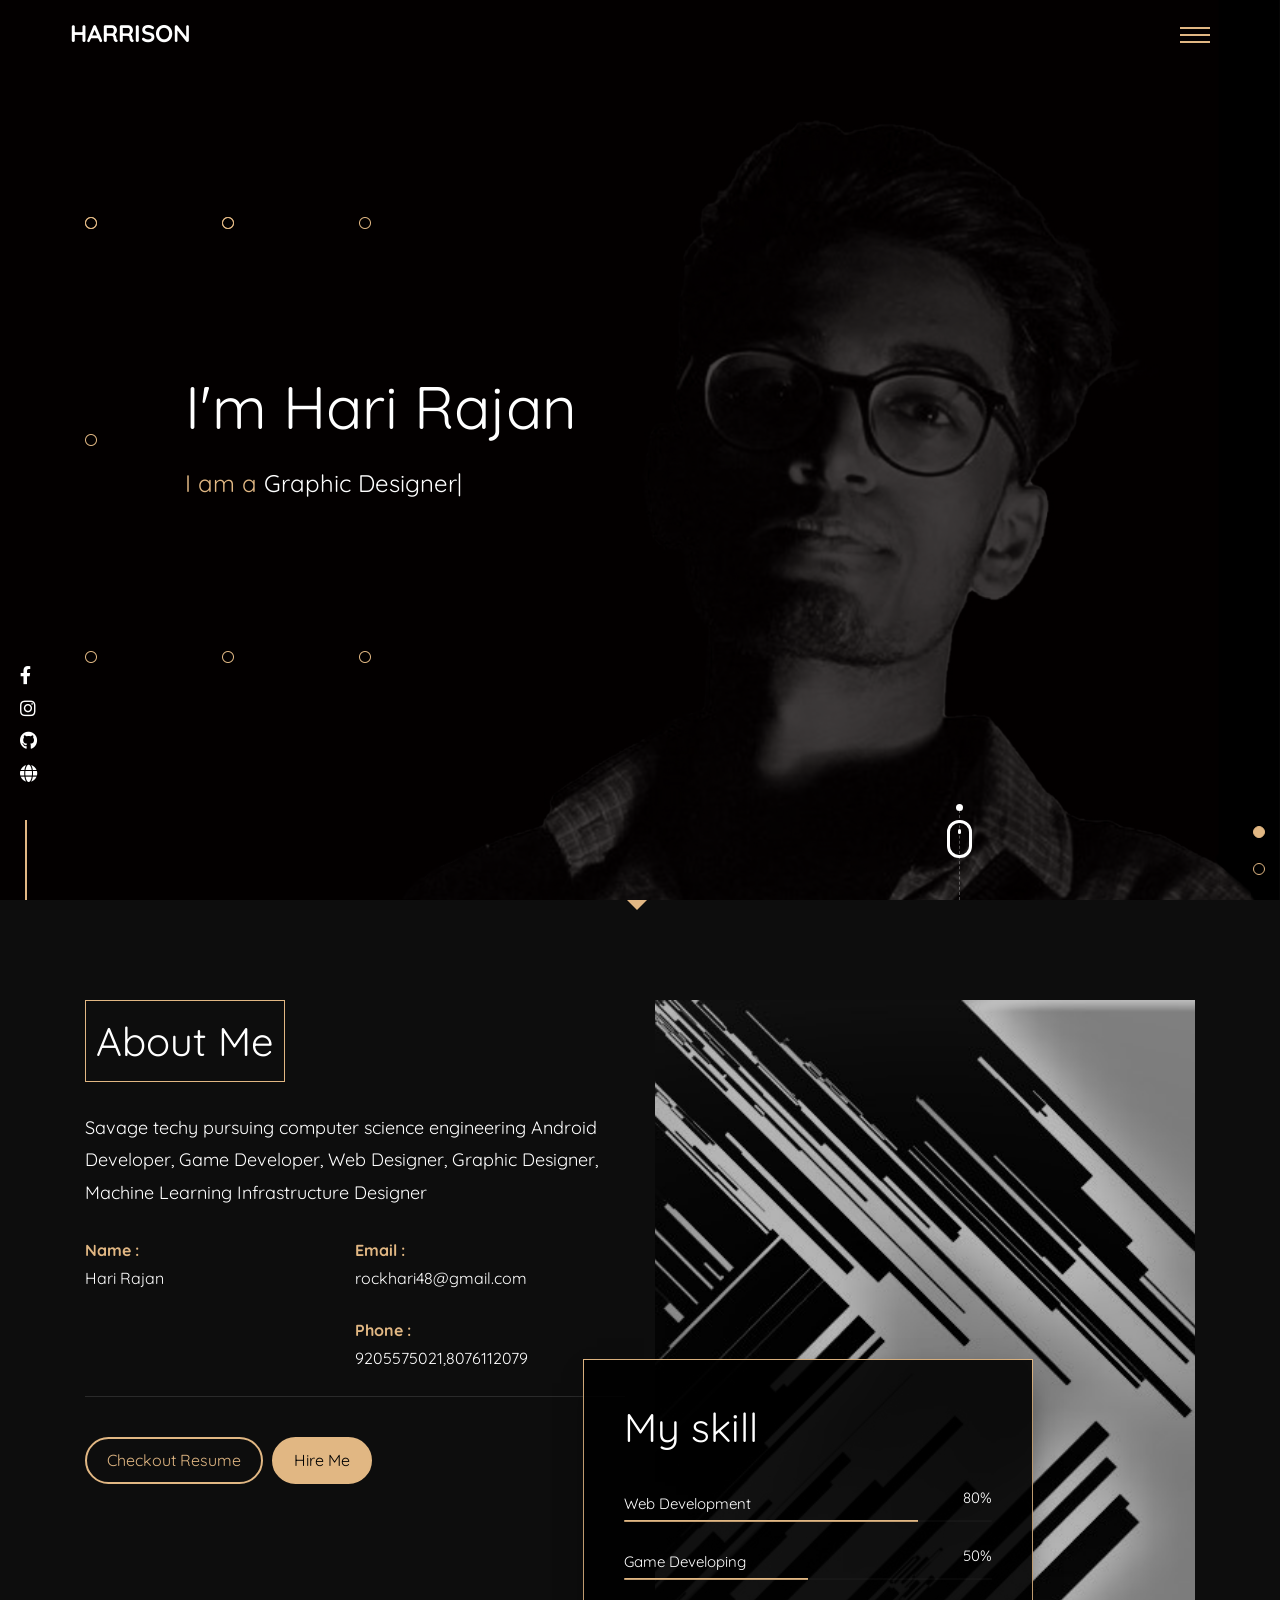
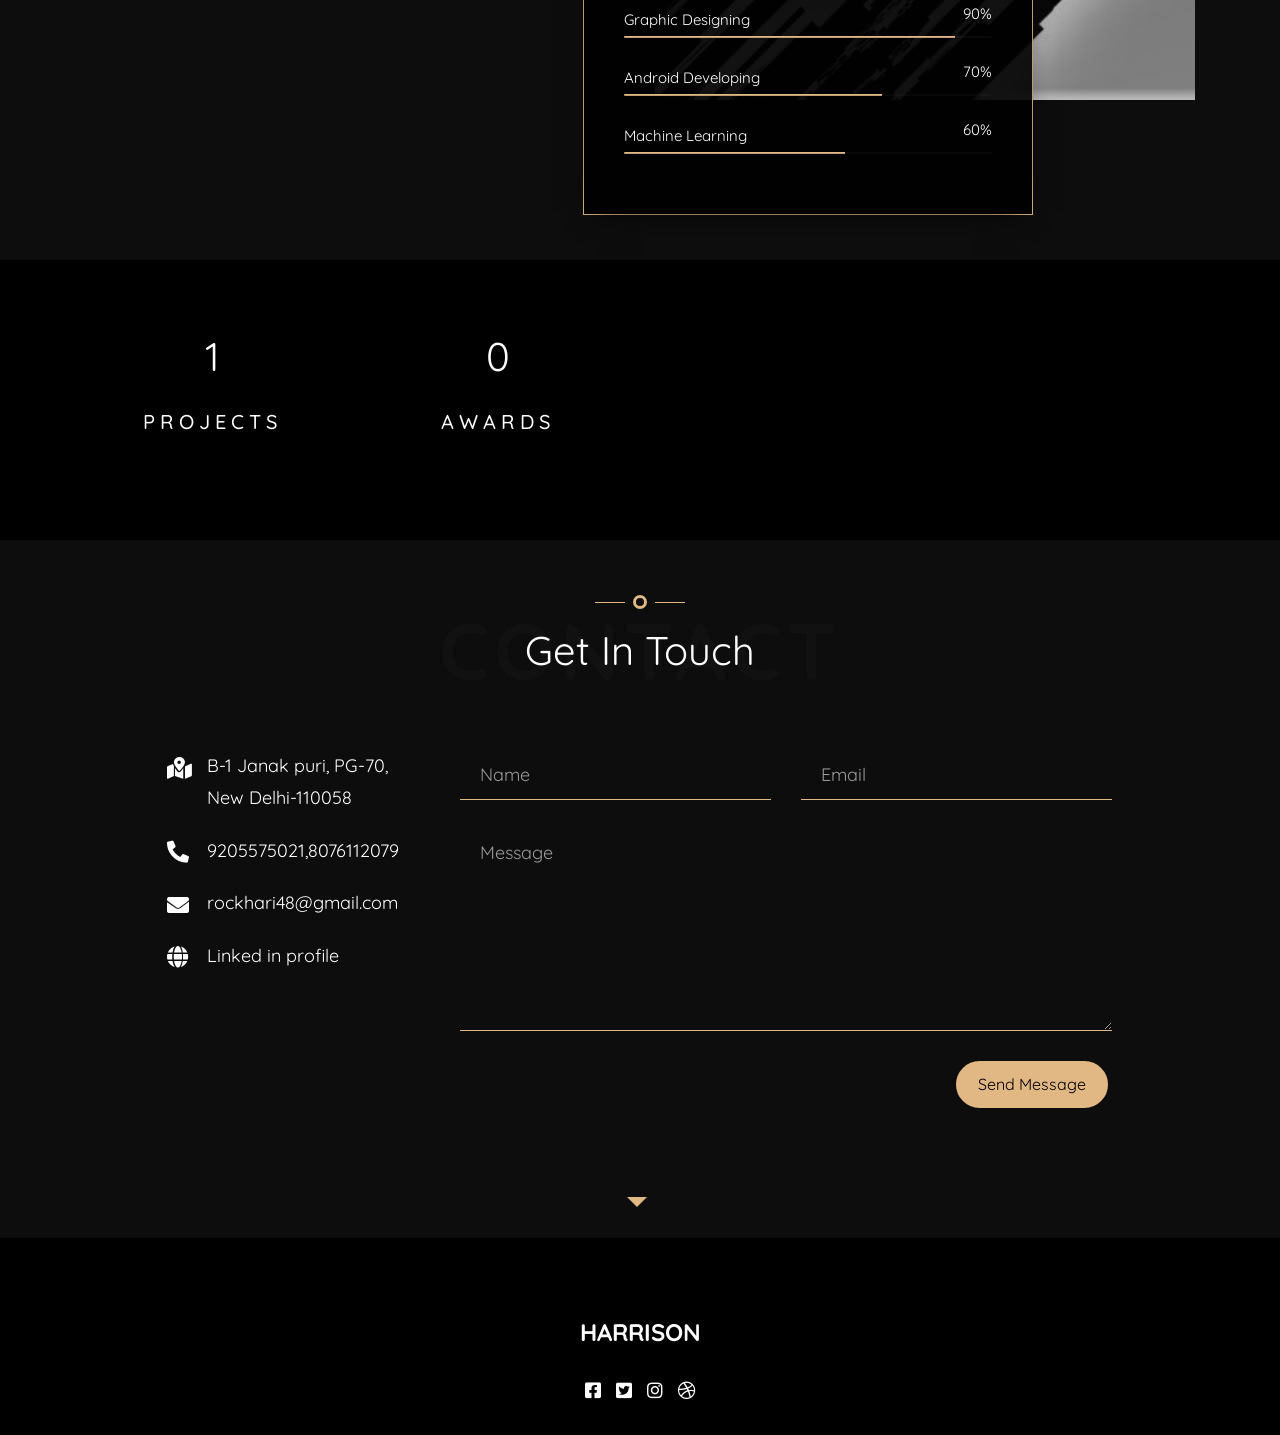
==== about.html @ aa0fabda "Added new files" ====
<!DOCTYPE HTML>
<html lang="en">
   
<!-- about.html  26 Nov 2019 03:53:59 GMT -->
<head>
      <!--Meta Tags-->
      <meta charset="utf-8">
      <meta http-equiv="X-UA-Compatible" content="IE=edge">
      <meta name="viewport" content="width=device-width, initial-scale=1">
      <meta name="description" content="" />
      <meta name="keywords" content="" />
      <meta name="author" content="" />
      <!--Favicons-->
      <link rel="shortcut icon" href="images/favicon.png">
      <!--Page Title-->
      <title>Harrison Portfolio</title>
      <!-- Bootstrap  -->
      <link rel="stylesheet" href="css/bootstrap.css">
      <!-- Animate.css -->
      <link rel="stylesheet" href="css/animate.css">
      <!-- Awesome Fonts-->
      <link rel="stylesheet" href="css/all.min.css">
      <!-- Flexslider  -->
      <link rel="stylesheet" href="css/flexslider.css">
      <!--Main Styles Css-->
      <link rel="stylesheet" href="css/style.css">
   </head>
   <body>
      
      <!-- Preloader -->
      <div id="preloader">
         <div class="pre-container">
            <div class="spinner">
               <div class="double-bounce1"></div>
               <div class="double-bounce2"></div>
            </div>
         </div>
      </div>
      <!-- Εnd Preloader -->


      
      
      <!-- Main menu -->
      <nav id="main-nav">
         <a href="#" class="js-nav-toggle nav-toggle active"><i></i></a>
         <div class="js-fullheight table">
            <div class="table-cell js-fullheight">
               <ul>
                  <li><a href="index.html">Home</a></li>
                  <li><a href="about.html">About</a></li>
                  <li><a href="work.html">Work</a></li>
                  <li><a href="contact.html">Contact</a></li>
               </ul>
               <!-- Social -->
               <p class="social-icon">
                  <a href="https://www.facebook.com/rock.hari.716/"><i class="fab fa-facebook-square"></i></a>
                  <a href="https://www.instagram.com/call_me_h.a.rr.y/"><i class="fab fa-instagram"></i></a>
                  <a href="https://github.com/HARrrrisoon39"><i class="fab fa-github"></i></a>
                  <a href="https://www.linkedin.com/in/hari-r-091a90134/"><i class="fas fa-globe"></i></a>
               </p>
            </div>
         </div>
      </nav>
      <!-- Scroll icon -->
      <div class="scroll-icon">
         <a href="#info" class="smoothscroll">
            <div class="mouse"></div>
         </a>
         <div class="end-top"></div>
      </div>
      <div id="page">

         <!-- header -->
         <header class="header">
            <div class="container">
               <div class="navbar-brand">
                  <div class="row">
                     <div class="col-xs-6">
                        <!-- Logo -->
                        <h1 class="text-left"><a class="logo" href="index.html">HARRISON</a></h1>
                     </div>
                  </div>
                  <!-- Nav toggle -->
                  <a href="#" class="js-nav-toggle nav-toggle"><i></i></a>
               </div>
            </div>
         </header>
         <!-- End Header -->

                  <!-- Banner section -->
         <section id="banner" class="js-fullheight">
            <div class="flexslider js-fullheight">
               <!-- Social -->
               <ul class="list-unstyled ml-5 mt-3 position-relative social-links">
                  <li class="mb-3"><a href=""><i class="fab fa-facebook-f"></i></a></li>
                  <li class="mb-3"><a href=""><i class="fab fa-instagram"></i></a></li>
                  <li class="mb-3"><a href=""><i class="fab fa-github"></i></a></li>
                  <li class="mb-3"><a href=""><i class="fas fa-globe"></i></a></li>
               </ul>
               <!-- Slider -->
               <ul class="slides">
                  <li style="background-image: url(images/slide_1.jpg);">
                     <div class="overlay-gradient"></div>
                     <div class="container">
                        <div class="col-md-8 js-fullheight slider-text">
                           <div class="slider-text-inner">
                              <div class="desc">
                                 <h2>I'm Hari Rajan</h2>
                                 <h3>I am a
                                    <span id="typed-slide-1"></span>
                                    <span id="typed-strings-slide-1">
                                       <span>Graphic Designer</span>
                                       <span>Android Developer</span>
                                       <span>Web Developer</span>
                                    </span>
                                 </h3>
                              </div>
                           </div>
                        </div>
                     </div>
                  </li>
                  <li style="background-image: url(images/slide_1.jpg);">
                     <div class="overlay-gradient"></div>
                     <div class="container">
                        <div class="col-md-8 js-fullheight slider-text">
                           <div class="slider-text-inner">
                              <div class="desc">
                                 <h2>I'm Hari Rajan</h2>
                                 <h3>I am a
                                    <span id="typed-slide-2"></span>
                                    <span id="typed-strings-slide-2">
                                    <span>Game Developer</span>
                                    <span>Machine learning Researcher</span>
                                    </span>
                                 </h3>
                              </div>
                           </div>
                        </div>
                     </div>
                  </li>
               </ul>
            </div>
         </section>
         <!-- End Banner Section -->



         <!-- About Section -->
         <section id="about">
            <div class="container">
               <div class="row">
             
                  <div class="col-md-12">
                     <div class="post-entry">

                        <div class="col-md-6">
                            <div class="header-page-about">
                              <h2 class="intro-heading">About Me</h2>
                           </div>
                            <p>Savage techy pursuing computer science engineering
                              Android Developer, Game Developer, Web Designer, Graphic Designer, Machine Learning Infrastructure Designer</p> </p>
                           <div class="col-md-6 col-sm-4 no-padding">
                              <ul>
                                 <li><span>Name : </span> Hari Rajan</li>
                              </ul>
                           </div>
                           <div class="col-md-6 col-sm-4 no-padding">
                              <ul>
                                 <li><span>Email : </span> <a href="https://www.google.com/search?q=gmail&rlz=1C1CHBD_enIN909IN909&oq=gmai&aqs=chrome.0.69i59j69i57j0l3j69i65j69i61j69i60.688j0j7&sourceid=chrome&ie=UTF-8">rockhari48@gmail.com</a></li>
                                 <li><span>Phone : </span>9205575021,8076112079</li>
                              </ul>
                           </div>
                           <hr>
                           <div class="col-md-12 no-padding mt-20">
                              <a class="btn btn " href="https://drive.google.com/file/d/1417jeMoiMH9rQL3TLKTanGmQ-1W020WK/view?usp=sharing">Checkout Resume</a>
                              <a class="btn btn-primary" href="https://www.linkedin.com/in/hari-r-091a90134/">Hire Me</a> 
                           </div>
                        </div>

                        <div class="col-md-6">
                           <div class="post-image" style="background-image: url(images/profile-pic.jpg);"></div>
                           <div class="display-tc">
                              <div class="desc">
                                 <h3>My skill</h3>
                                 <div class="skill-item">
                                    <h5>Web Development</h5><span>80%</span>
                                    <div class="progress" data-percent="80%">
                                       <div class="progress-bar bar-null" role="progressbar" aria-valuenow="80" aria-valuemin="0" aria-valuemax="100" style="width: 80%;"></div>
                                    </div>
                                 </div>
                                 <div class="skill-item">
                                    <h5>Game Developing</h5><span>50%</span>
                                    <div class="progress" data-percent="60%">
                                       <div class="progress-bar bar-null" role="progressbar" aria-valuenow="50" aria-valuemin="0" aria-valuemax="100" style="width: 50%;"></div>
                                    </div>
                                 </div>
                                 <div class="skill-item">
                                    <h5>Graphic Designing</h5><span>90%</span>
                                    <div class="progress" data-percent="50%">
                                       <div class="progress-bar bar-null" role="progressbar" aria-valuenow="90" aria-valuemin="0" aria-valuemax="100" style="width: 90%;"></div>
                                    </div>
                                 <div class="skill-item">
                                    <h5>Android Developing</h5><span>70%</span>
                                    <div class="progress" data-percent="70%">
                                       <div class="progress-bar bar-null" role="progressbar" aria-valuenow="70" aria-valuemin="0" aria-valuemax="100" style="width: 70%;"></div>
                                    </div>
                                 </div>
                                 <div class="skill-item">
                                    <h5>Machine Learning</h5><span>60%</span>
                                    <div class="progress" data-percent="60%">
                                       <div class="progress-bar bar-null" role="progressbar" aria-valuenow="60" aria-valuemin="0" aria-valuemax="100" style="width: 60%;"></div>
                                    </div>
                                 </div>

                              </div>
                           </div>
                        </div>
                     </div>
                  </div>
                  
               </div>
            </div>
         </section>
         <!-- End About Section -->




         <!-- Counters Section -->
         <div class="counters" id="counter-animate">
            <div class="narrow-content">
               <div class="container">
               <div class="row" >
                  <div class="col-md-12"> 
                     <div class="col-md-3 text-center">
                        <span class="counter js-counter" data-from="0" data-to="20" data-speed="5000" data-refresh-interval="100"></span>
                        <span class="counter-label">Projects</span>
                     </div>
                     <div class="col-md-3 text-center">
                        <span class="counter js-counter" data-from="0" data-to="5" data-speed="5000" data-refresh-interval="50"></span>
                        <span class="counter-label">Awards</span>
                     </div>
                  </div>
               </div>
               </div>
            </div>
         </div>
         <!-- End Counters Section -->



         <!-- Contact Section -->
         <section id="contact" class="bg-light">
            <div class="container">
               <div class="row">
                  <div class="col-md-8 col-md-offset-2 text-center heading">
                     <div class="header-page">
                        <h2>Get In Touch</h2>
                        <span></span>
                     </div>
                     <span class="heading-meta-sub">CONTACT</span>
                  </div>
               </div>
               <div class="row">
                  <div class="col-md-3 col-md-push-1">
                     <ul class="contact-info">
                        <li><i class="fas fa-map-marked-alt"></i>B-1 Janak puri,    PG-70, New Delhi-110058</li>
                        <li><i class="fas fa-phone-alt"></i>9205575021,8076112079</li>
                        <li><i class="fas fa-envelope"></i><a href="#">rockhari48@gmail.com</a></li>
                        <li><i class="fas fa-globe"></i><a href="https://www.linkedin.com/in/hari-r-091a90134/">Linked in profile</a></li>
                     </ul>
                  </div>
                  <div class="col-md-7 col-md-push-1">
                     <div class="row">
                        <div class="col-md-6">
                           <div class="form-group">
                              <input type="text" class="form-control" placeholder="Name">
                           </div>
                        </div>
                        <div class="col-md-6">
                           <div class="form-group">
                              <input type="text" class="form-control" placeholder="Email">
                           </div>
                        </div>
                        <div class="col-md-12">
                           <div class="form-group">
                              <textarea name="message" class="form-control" id="message" cols="30" rows="7" placeholder="Message"></textarea>
                           </div>
                        </div>
                        <div class="col-md-12">
                           <div class="form-group text-right">
                              <input type="submit" value="Send Message" class="btn btn-primary">
                           </div>
                        </div>
                     </div>
                  </div>
               </div>
            </div>
         </section>
         <!-- End Contact Section -->





         <!-- Footer -->
         <footer>
            <div id="footer">
               <div class="container">
                  <div class="row copy-right">
                     <div class="col-md-6 col-md-offset-3 text-center">
                        <!-- Footer logo -->
                        <h2><a class="footer-logo" href="index.html">HARRISON</a></h2>
                        <!-- Social -->
                        <p class="social-icon">
                           <a href="#"><i class="fab fa-facebook-square"></i></a>
                           <a href="#"><i class="fab fa-twitter-square"></i></a>
                           <a href="#"><i class="fab fa-instagram"></i></a>
                           <a href="#"><i class="fab fa-dribbble"></i></a>
                        </p>
                        
                     </div>
                  </div>
               </div>
            </div>
            <!-- Back to top button -->
            <a id="back-to-top" href="#"><i class="fas fa-chevron-up"></i></a>
         </footer>
         <!-- End Footer -->
      </div>
      <!-- jQuery -->
      <script src="js/jquery.min.js"></script>
      <!-- jQuery Easing -->
      <script src="js/jquery.easing.1.3.js"></script>
      <!-- Bootstrap -->
      <script src="js/bootstrap.min.js"></script>
      <!-- Waypoints -->
      <script src="js/jquery.waypoints.min.js"></script>
      <!-- Counters -->
      <script src="js/jquery.countTo.js"></script>
      <!-- Flexslider -->
      <script src="js/jquery.flexslider-min.js"></script>
      <!-- isotope js -->
      <script src="js/isotope.pkgd.min.js"></script>
      <!-- isotope image loader js -->
      <script src="js/imagesloaded.pkgd.min.js"></script>
      <!-- Typed -->
      <script src="js/typed.min.js"></script>
      <!-- Custom JS -->
      <script src="js/custom.js"></script>
   </body>

<!-- about.html  26 Nov 2019 03:53:59 GMT -->
</html>
---- css/style.css ----
/*-----------------------------------------------------------
* Template Name    : Vendrick - Personal Portfolio Template
* Author           : pavloff-studio
* Version          : 1.0.0
* Created          : Nov 2019
* File Description : Main css file of the template
*------------------------------------------------------------
*/

/***********************
    1.FONTS
    2.BASIC
    3.HELPER
    4.NAVIGATION
    5.HEADER
    6.BANNER
    7.ABOUT 
    8.RESUME
    9.SERVICES
    10.COUNTERS
    11.WORKS
    12.BLOG
    13.CONTACT
    14.FOOTER
    15.PRELOADER
************************/

/*======================
        1.FONTS
========================*/

@import url('https://fonts.googleapis.com/css?family=Quicksand:300,400,500,600,700&amp;display=swap');

/*======================
        2.BASIC
========================*/

html,
body {
  scroll-behavior: smooth;
}

body {
  font-family: "Quicksand", Arial, sans-serif;
  line-height: 1.8;
  font-size: 20px;
  background-color: #0d0d0d;
  font-weight: 400;
  overflow-x: hidden;
  color: #fff;
}

@media screen and (max-width: 992px) {
  body {
    font-size: 14px;
  }
}


body.menu-show {
  overflow: hidden;
  position: fixed;
  height: 100%;
  width: 100%;
}


/* ScrollBar */


/* width */
::-webkit-scrollbar {
  width: 5px;
}


/* Track */
::-webkit-scrollbar-track {
  border-radius: 20px;
}


/* Handle */
::-webkit-scrollbar-thumb {
  background: #e1b783;
  border-radius: 10px;
}


/* Handle on hover */
::-webkit-scrollbar-thumb:hover {
  background: #e1b783;
}

@media screen and (max-width: 992px) {
   ::-webkit-scrollbar {
    display: none;
  }
}


/* Typography */

a {
  color: #fff;
  -webkit-transition: 0.5s;
  -o-transition: 0.5s;
  transition: 0.5s;
}

a:hover {
  color: #e1b783;
}

a:focus,
a:active {
  outline: none;
}

p,
span {
  margin-bottom: 1.5em;
  font-size: 18px;
  color: #fff;
  font-weight: 400;
}

span {
  font-weight: 700;
  font-size: 16px;
  color: #fff;
}

h1,
h2,
h3,
h4,
h5,
h6 {
  color: #fff;
  font-family: "Quicksand", Arial, sans-serif;
  font-weight: 400;
  margin: 0 0 30px 0;
}

::-webkit-selection {
  color: #fcfcfc;
  background: #b7c2c2;
}

::-moz-selection {
  color: #fcfcfc;
  background: #b7c2c2;
}

::selection {
  color: #fcfcfc;
  background: #b7c2c2;
}

hr {
  margin-top: 20px;
  margin-bottom: 20px;
  border: 0;
  border-top: 1px solid #eeeeee21;
  width: 100%;
}


/*======================
        3.HELPER
========================*/

#particles-js {
  height: 100vh;
  width: 100%;
  position: absolute;
  opacity: 0.3;
  z-index: 2;
  top: 0;
}

#page {
  position: relative;
  -webkit-transition: all 0.8s cubic-bezier(0.175, 0.885, 0.32, 1.275);
  -moz-transition: all 0.8s cubic-bezier(0.175, 0.885, 0.32, 1.275);
  -ms-transition: all 0.8s cubic-bezier(0.175, 0.885, 0.32, 1.275);
  -o-transition: all 0.8s cubic-bezier(0.175, 0.885, 0.32, 1.275);
  transition: all 0.8s cubic-bezier(0.175, 0.885, 0.32, 1.275);
  background-color: #0d0d0d;
}


/* buttons */

.btn {
  display: inline-block;
  margin-bottom: 0;
  font-weight: normal;
  text-align: center;
  vertical-align: middle;
  touch-action: manipulation;
  cursor: pointer;
  background-image: none;
  border: 1px solid transparent;
  white-space: nowrap;
  padding: 10px 20px;
  font-size: 14px;
  line-height: 1.42857;
  border-radius: 50px;
  -webkit-user-select: none;
  -moz-user-select: none;
  -ms-user-select: none;
  user-select: none;
}

.btn {
  margin-right: 4px;
  margin-bottom: 20px;
  font-family: "Quicksand", Arial, sans-serif;
  font-size: 16px;
  font-weight: 400;
  color: #e1b783;
  border: 2px solid #e1b783;
  -webkit-transition: 0.5s;
  -o-transition: 0.5s;
  transition: 0.5s;
}

.btn:hover {
  margin-right: 4px;
  margin-bottom: 20px;
  font-family: "Quicksand", Arial, sans-serif;
  font-size: 16px;
  font-weight: 400;
  border: 2px solid #fff;
  -webkit-transition: 0.5s;
  -o-transition: 0.5s;
  transition: 0.5s;
}

.btn:hover,
.btn:active,
.btn:focus {
  box-shadow: none !important;
  outline: none !important;
  color: #fff !important;
}

.btn-primary {
  background: #e1b783;
  color: #000;
  border: 2px solid #e1b783;
}

.btn-primary:hover,
.btn-primary:focus,
.btn-primary:active {
  background: transparent;
  border-color: #fff !important;
}

.btn-primary.btn-outline {
  background: transparent;
  color: #e1b783;
  border: 2px solid #e1b783;
}

.btn-primary.btn-outline:hover,
.btn-primary.btn-outline:focus,
.btn-primary.btn-outline:active {
  background: #e1b783;
  color: #fff !important;
}

/* Sections */

#featured,
#about,
#blog,
#contact,
#work,
#about-section,
#map-section,
#services,
#resume,
#process {
  padding-bottom: 80px;
}

#about {
  margin-bottom: 80px;
  padding-bottom: 80px;
}

#blog,
#work,
#contact,
#services,
#resume,
#process {
  padding-top: 80px;
}

.heading {
  margin-bottom: 2em;
}

.heading h2 {
  font-size: 40px;
  font-weight: 400;
  line-height: 1.5;
}

.bg-section {
  background: rgba(0, 0, 0, 0.05);
}

.intro-heading {
  font-size: 40px;
  font-weight: 400;
  line-height: 1.5;
  border: 1px solid #e1b783;
  display: inline-block;
  padding: 10px;
}

@media screen and (max-width: 768px) {
  .intro-heading {
    font-size: 30px;
  }
}

#about .about-content {
  margin-bottom: 5em;
}

#blog .blog {
  margin-bottom: 60px;
}

/* social icons */

.social-icons {
  margin: 0;
  padding: 0;
}

.social-icons li {
  margin: 0;
  padding: 0;
  list-style: none;
  display: -moz-inline-stack;
  display: inline-block;
  zoom: 1;
  *display: inline;
}

.social-icons li a {
  display: -moz-inline-stack;
  display: inline-block;
  zoom: 1;
  *display: inline;
  color: #fff;
  padding-left: 10px;
  padding-right: 10px;
  text-decoration: none;
}

.social-icons li a i {
  font-size: 50px;
}

.social-icon a {
  padding: 0 5px;
}

.social-icon a i {
  color: #fff;
}

.social-icon a:hover,
.social-icon a:focus {
  text-decoration: none;
}

.social-icon a i:hover {
  color: #000;
}

.social-links {
  content: '';
  position: absolute;
  z-index: 5;
  display: block;
  margin-left: 20px;
  bottom: 100px;
  font-size: 18px;
}

.social-links:after {
  content: '';
  position: absolute;
  width: 2px;
  height: 80px;
  background: #e1b783;
  z-index: 2;
  display: block;
  overflow: hidden;
  margin-top: 30px;
  margin-left: 5px;
}

.social-links li a {
  color: #fff!important;
}

.social-links li a:hover {
  color: #e1b783!important;
}


/* background sections */

.bg-dark {
  background: #070707;
}

.bg-light {
  background-color: #0d0d0d;
}

.bg-dots {
  width: 100%;
  background-image: url(../images/tab-bg-elements.png);
  background-repeat: no-repeat;
  background-size: cover;
  background-position: center center;
}

.bg-dots-black {
  width: 100%;
  background-image: url(../images/bg-dots.svg);
  background-repeat: no-repeat;
  background-size: cover;
  background-position: center center;
}

.header-page span:after {
  content: '';
  position: absolute;
  width: 14px;
  height: 14px;
  left: calc(50% - 7px);
  bottom: 101px;
  -webkit-border-radius: 50%;
  border-radius: 50%;
  border: 3px solid #e1b783;
}

@media (max-width: 991px) {
  .header-page span:after {
    content: '';
    position: absolute;
    width: 14px;
    height: 14px;
    left: calc(50% - 7px);
    bottom: 137px;
    -webkit-border-radius: 50%;
    border-radius: 50%;
    border: 3px solid #e1b783;
  }
}

.header-page h2:before, 
.header-page h2:before {
    content: '';
    position: absolute;
    width: 30px;
    height: 1px;
    left: calc(50% - 45px);
    bottom: 107px;
    background-color: #e1b783;
}

@media (max-width: 991px) {
  .header-page h2:before,
  .header-page h2:before {
    content: '';
    position: absolute;
    width: 30px;
    height: 1px;
    left: calc(50% - 45px);
    bottom: 143px;
    background-color: #e1b783;
  }
}

.header-page h2:after, 
.header-page h2:after {
    content: '';
    position: absolute;
    width: 30px;
    height: 1px;
    left: calc(50% + 15px);
    bottom: 107px;
    background-color: #e1b783;
}

@media (max-width: 991px) {
  .header-page h2:after,
  .header-page h2:after {
    content: '';
    position: absolute;
    width: 30px;
    height: 1px;
    left: calc(50% + 15px);
    bottom: 143px;
    background-color: #e1b783;
  }
}

.heading-meta-sub {
  margin-bottom: 15px;
  display: block;
  font-size: 80px;
  text-transform: uppercase;
  color: #99999908;
  font-weight: 700;
  letter-spacing: 5px;
  position: absolute;
  text-align: center;
  z-index: 0;
  top: -42px;
  left: 0;
  right: 0;
  margin-left: auto;
  margin-right: auto;
}

@media (max-width: 991px) {
  .heading-meta-sub {
    margin-bottom: 15px;
    display: block;
    font-size: 48px;
    text-transform: uppercase;
    color: #99999908;
    font-weight: 700;
    letter-spacing: 5px;
    position: absolute;
    text-align: center;
    z-index: 0;
    top: -40px;
    left: 0;
    right: 0;
    margin-left: auto;
    margin-right: auto;
  }
}

.mb-1 {
  margin-bottom: 1.5em!important;
}

.mt-20 {
  margin-top: 20px!important;
}

.mb-40 {
  margin-bottom: 40px!important;
}

.mt-40 {
  margin-top: 40px!important;
}

.px-25{
  padding: 0px 25px!important;
}

.pt-0{
  padding-top: 0!important;
}

.p-80{
  padding-bottom: 80px!important;
}


.no-padding{
  padding: 0;
  margin: 0;
}


.post-entry {
  width: 100%;
  min-height: 700px;
  display: table;
}
@media screen and (max-width: 992px) {
  .post-entry {
    display: block;
    min-height: 400px;
  }
}
.post-entry .post-image {
  background-size: cover;
  background-position: center center;
  background-repeat: no-repeat;
  position: relative;
  height: 700px;
}
@media screen and (max-width: 768px) {
  .post-entry .post-image {
    display: block;
    height: 400px;
  }
}

.post-entry .display-tc {
  display: table-cell;
  vertical-align: middle;
  position: absolute;
  bottom: -115px;
  left: -10%;
  width: 450px;
  border: 1px solid #e1b783;
}

@media screen and (max-width: 992px) {
  .post-entry .display-tc {
    display: block;
    vertical-align: none;
    text-align: left;
    height: inherit;
    width:315px;
    left: 5%;
  }
}
.post-entry .desc {
  padding: 2em;
  background: rgba(0, 0, 0, 0.9);
  -webkit-box-shadow: 0px 10px 30px -13px rgba(0, 0, 0, 0.75);
  -moz-box-shadow: 0px 10px 30px -13px rgba(0, 0, 0, 0.75);
  box-shadow: 0px 10px 30px -13px rgba(0, 0, 0, 0.75);
}
.post-entry .desc h3 {
  color: #fff;
  font-size: 40px;
  line-height: 54px;
}
.post-entry .desc p {
  color: rgba(255, 255, 255, 0.8);
  margin-bottom: 0;
}
.post-entry .desc .date {
  display: block;
  margin-bottom: 20px;
  color: rgba(255, 255, 255, 0.8);
  font-size: 12px;
  text-transform: uppercase;
  letter-spacing: 5px;
}
@media screen and (max-width: 768px) {
  .post-entry .desc {
    padding: 1.5em;
  }
  .post-entry .desc h3 {
    font-size: 30px;
  }
}

.skill-item h5 {
  font-size: 15px;
  margin-bottom: 5px;
  display: inline-block;
}

.skill-item span {
  font-size: 15px;
  margin-bottom: 5px;
  display: inline-block;
  float: right;
  font-weight: 400;
}

.progress-bar {
  float: left;
  width: 0%;
  height: 100%;
  font-size: 12px;
  line-height: 20px;
  color: transparent;
  text-align: center;
  background-color: #e1b783;
  -webkit-box-shadow: inset 0 -1px 0 rgba(0, 0, 0, 0.15);
  box-shadow: inset 0 -1px 0 rgba(0, 0, 0, 0.15);
  -webkit-transition: width 0.6s ease;
  -o-transition: width 0.6s ease;
  transition: width 0.6s ease;
}

@media (max-width: 575px) {
  .skill-item {
    margin-bottom: 30px;
    margin-left: 0px;
  }
}

.progress {
  width: 100%;
  overflow: hidden;
  height: 2px;
  margin-bottom: 20px;
  background-color: #ffffff08;
  border-radius: 4px;
  -webkit-box-shadow: inset 0 1px 2px rgba(0, 0, 0, 0.1);
  box-shadow: inset 0 1px 2px rgba(0, 0, 0, 0.1);
}

.progress-bar,
.progress {
  transition: all 4s;
}


.intro-section {
    margin-bottom: 2em;
    padding-bottom: 2em;
}

.table {
  display: table;
  width: 100%;
  height: 100%;
}

@media screen and (max-width: 768px) {
  .table {
    display: block !important;
    height: inherit !important;
    width: inherit !important;
  }
}

.table .table-cell {
  width: 100%;
  height: 100%;
  display: table-cell;
  vertical-align: middle;
}

@media screen and (max-width: 768px) {
  .table .table-cell {
    display: block !important;
    height: inherit !important;
    width: inherit !important;
  }
}

.form-control {
  display: block;
  width: 100%;
  height: 42px;
  padding: 10px 20px;
  font-size: 14px;
  line-height: 1.42857;
  background-color: transparent;
  border-radius: 0px;
  border-bottom: 1px solid #e1b783;
  -o-transition: border-color ease-in-out 0.15s, box-shadow ease-in-out 0.15s;
  transition: border-color ease-in-out 0.15s, box-shadow ease-in-out 0.15s;
}

.img-fluid {
  width: 100%;
  height: auto;
}


/* scroll icon */

.scroll-icon {
  position: absolute;
  width: 200px;
  height: 90px;
  padding-right: 3.5rem;
  bottom: 0px;
  right: 25%;
  text-align: right;
  border-right: 1px dashed rgba(255, 255, 255, 0.3);
  z-index: 2;
}

.scroll-icon .mouse {
  position: absolute;
  height: 38px;
  width: 25px;
  border: 3px solid #fff;
  border-radius: 12px;
  right: -13px;
  top: 10px;
  display: block;
  text-align: center;
  z-index: 10;
  -webkit-animation: vertical 3s ease infinite;
  animation: vertical 3s ease infinite;
}

.scroll-icon .mouse::before {
  content: "";
  display: block;
  height: 5px;
  width: 3px;
  background-color: #fff;
  position: absolute;
  top: 6px;
  left: 50%;
  margin-left: -1.5px;
  border-radius: 2px;
}

.scroll-icon .end-top {
  content: "";
  background-color: #fff;
  width: 7px;
  height: 7px;
  border-radius: 50%;
  display: inline-block;
  vertical-align: top;
  position: absolute;
  top: -6px;
  right: -4px;
}

.scroll-icon .scroll-text {
  font-size: 1.5rem;
  color: #FFFFFF;
  margin-top: 1.5rem;
}

@-webkit-keyframes vertical {
  0%,
  60%,
  80%,
  100% {
    -webkit-transform: translateY(0);
  }
  20% {
    -webkit-transform: translateY(-5px);
  }
  40% {
    -webkit-transform: translateY(20px);
  }
}

@keyframes vertical {
  0%,
  60%,
  80%,
  100% {
    -webkit-transform: translateY(0);
  }
  20% {
    -webkit-transform: translateY(-5px);
  }
  40% {
    -webkit-transform: translateY(20px);
  }
}


/* back to top button */

#back-to-top {
    position: fixed;
    bottom: 25px;
    right: 25px;
    color: #e1b783;
    background: transparent;
    padding: 5px 10px;
    border: 1px solid #e1b783;
}

#back-to-top:hover {
    position: fixed;
    bottom: 25px;
    right: 25px;
    color: #fff;
    background: #e1b783;
    padding: 5px 5px;
    border: 1px solid #e1b783;
}


/*===========================
        4.NAVIGATION
=============================*/

.menu-show #page {
  -webkit-transform: scale(0.9);
  -moz-transform: scale(0.9);
  -ms-transform: scale(0.9);
  -o-transform: scale(0.9);
  transform: scale(0.9);
}

#main-nav {
  position: absolute;
  top: 0;
  bottom: 0;
  left: 0;
  right: 0;
  width: 100%;
  height: 100%;
  background: rgba(0, 0, 0, 0.93);
  padding: 3em 0;
  z-index: 1002;
  text-align: center;
  visibility: hidden;
  opacity: 0;
  -webkit-transition: all 0.8s cubic-bezier(0.175, 0.885, 0.32, 1.275);
  -moz-transition: all 0.8s cubic-bezier(0.175, 0.885, 0.32, 1.275);
  -ms-transition: all 0.8s cubic-bezier(0.175, 0.885, 0.32, 1.275);
  -o-transition: all 0.8s cubic-bezier(0.175, 0.885, 0.32, 1.275);
  transition: all 0.8s cubic-bezier(0.175, 0.885, 0.32, 1.275);
  -webkit-transform: scale(0);
  -moz-transform: scale(0);
  -ms-transform: scale(0);
  -o-transform: scale(0);
  transform: scale(0);
  overflow: hidden!important;
}

#main-nav .nav-toggle {
  position: absolute;
  top: 30px;
  right: 30px;
  padding: 20px;
  height: 50px;
  width: 50px;
  background: rgba(0, 0, 0, 0.5);
  line-height: 0;
  padding: 0 !important;
  visibility: hidden;
  opacity: 0;
  -webkit-border-radius: 50%;
  -moz-border-radius: 50%;
  -ms-border-radius: 50%;
  border-radius: 50%;
  -webkit-transition: 0.3s;
  -o-transition: 0.3s;
  transition: 0.3s;
}

#main-nav .nav-toggle:hover {
  background: rgba(0, 0, 0, 0.7);
}

#main-nav .nav-toggle i {
  top: 19px !important;
  left: 0 !important;
  margin: 0 !important;
  padding: 0 !important;
  line-height: 0;
  text-indent: 0;
}

#main-nav .nav-toggle.show {
  visibility: visible;
  opacity: 1;
}

.menu-show #main-nav {
  visibility: visible;
  opacity: 1;
  -webkit-transform: scale(1);
  -moz-transform: scale(1);
  -ms-transform: scale(1);
  -o-transform: scale(1);
  transform: scale(1); 
}

#main-nav h1 {
  text-transform: uppercase;
  font-weight: 700;
  font-size: 30px;
  margin-bottom: 0;
}

#main-nav h1 .logo {
  color: #fff;
}

#main-nav h1 .logo:hover {
  text-decoration: none;
}

#main-nav ul {
  text-align: center;
  padding: 50px 0 50px 0;
  margin: 0;
}

@media screen and (max-width: 768px) {
  #main-nav ul {
    padding: 20px 0 0 0;
  }
}

#main-nav ul li {
  padding: 0;
  margin: 0;
  display: inline-block;
  font-family: "Quicksand", Arial, sans-serif;
}

#main-nav ul li a {
  display: block;
  width: 100%;
  color: rgba(255, 255, 255, 0.8);
  font-size: 30px;
  padding: 10px 20px;
}

@media screen and (max-width: 768px) {
  #main-nav ul li a {
    font-size: 30px;
    padding: 10px 0;
  }
}

#main-nav ul li a:hover,
#main-nav ul li a:active,
#main-nav ul li a:focus {
  color: white;
  outline: none;
  color: #e1b783;
  text-decoration: none; 
}

@media screen and (max-width: 768px) {
  #main-nav ul li {
    display: block;
  }
}

#main-nav .social-icon a i {
  /* color: rgba(255, 255, 255, 0.5); */
  color: #fff;
}

#main-nav .social-icon a i:hover {
  /* color: rgba(255, 255, 255, 0.5); */
  color: #e1b783;
}

.nav-toggle {
  cursor: pointer;
  text-decoration: none;
  position: absolute !important;
  top: 0;
  right: 0;
}

.nav-toggle.active i::before,
.nav-toggle.active i::after {
  background: #fff;
}

.nav-toggle.dark.active i::before,
.nav-toggle.dark.active i::after {
  background: #fff;
}

.nav-toggle:hover,
.nav-toggle:focus,
.nav-toggle:active {
  outline: none;
  border-bottom: none !important;
}

.nav-toggle i {
  position: relative;
  display: -moz-inline-stack;
  display: inline-block;
  zoom: 1;
  *display: inline;
  width: 30px;
  height: 2px;
  color: #e1b783;
  font: bold 14px/.4 Helvetica;
  text-transform: uppercase;
  text-indent: -55px;
  background: #e1b783;
  transition: all .2s ease-out;
}

.menu-show .nav-toggle i {
  background: #fff;
  color: #fff;
}

.nav-toggle i::before,
.nav-toggle i::after {
  content: '';
  width: 30px;
  height: 2px;
  background: #e1b783;
  position: absolute;
  left: 0;
  -webkit-transition: 0.2s;
  -o-transition: 0.2s;
  transition: 0.2s;
}

.menu-show .nav-toggle i::before,
.menu-show .nav-toggle i::after {
  background: #e1b783;
}

@media screen and (max-width: 992px) {
  .nav-toggle i {
    background: #e1b783;
  }
  .nav-toggle i::before,
  .nav-toggle i::after {
    background: #e1b783;
  }
}

.nav-toggle.dark i {
  position: relative;
  color: #000;
  background: #000;
  transition: all .2s ease-out;
}

.nav-toggle.dark i::before,
.nav-toggle.dark i::after {
  background: #000;
  -webkit-transition: 0.2s;
  -o-transition: 0.2s;
  transition: 0.2s;
}

.nav-toggle i::before {
  top: -7px;
}

.nav-toggle i::after {
  bottom: -7px;
}

.nav-toggle:hover i::before {
  top: -10px;
}

.nav-toggle:hover i::after {
  bottom: -10px;
}

.nav-toggle.active i {
  background: transparent;
}

.nav-toggle.active i::before {
  top: 0;
  -webkit-transform: rotateZ(45deg);
  -moz-transform: rotateZ(45deg);
  -ms-transform: rotateZ(45deg);
  -o-transform: rotateZ(45deg);
  transform: rotateZ(45deg);
}

.nav-toggle.active i::after {
  bottom: 0;
  -webkit-transform: rotateZ(-45deg);
  -moz-transform: rotateZ(-45deg);
  -ms-transform: rotateZ(-45deg);
  -o-transform: rotateZ(-45deg);
  transform: rotateZ(-45deg);
}

.nav-toggle {
  float: right;
  z-index: 1003;
  position: relative;
  display: block;
  margin: 0 auto;
  cursor: pointer;
  margin-top: 0px;
}

@media screen and (max-width: 768px) {
  .nav-toggle {
    display: block;
    top: 0px;
  }
}


/*===========================
        5.HEADER
=============================*/

header {
  width: 100%;
  position: fixed;
  top: 0;
  padding: 1em 0;
  padding-bottom: 0px;
  z-index: 2;
  transition: 1s;
}

@media screen and (max-width: 768px) {
  header {
    padding: 2em 0;
    padding-bottom: 0;
  }
}

header .navbar-brand {
  float: left;
  width: 100%;
  position: relative;
  padding: 0;
}

header .navbar-brand h1 {
  width: 20%;
  display: block;
  font-family: "Quicksand", Arial, sans-serif;
  margin-bottom: 0;
}

header .navbar-brand .logo {
  display: block;
  font-size: 24px;
  text-transform: uppercase;
  color: #fff;
  font-weight: 900;
}

header .navbar-brand .logo:hover {
  text-decoration: none !important;
  color: #fff !important;
}

header .navbar-brand .logo:active,
header .navbar-brand .logo:focus {
  outline: none;
  text-decoration: none;
}

header .navbar-brand .logo span {
  font-size: 24px;
  color: #e1b783;
}

header .navbar-brand .social-icon {
  margin-top: 10px;
  margin-bottom: 0;
  padding-bottom: 0;
  padding-right: 50px;
}

header .navbar-brand .social-icon a {
  margin-bottom: 0;
}

@media screen and (max-width: 992px) {
  header .navbar-brand .social-icon a i {
    color: rgba(255, 255, 255, 0.5);
  }
}

@media screen and (max-width: 480px) {
  header .navbar-brand .social-icon {
    display: none;
  }
}


/*===========================
        6.BANNER
=============================*/

#banner {
  width: 100%;
  margin-bottom: 5em;
  min-height: 700px;
  background: #fff url(../images/loader.html) no-repeat center center;
  z-index: 1;
}

@media screen and (max-width: 992px) {
  #banner {
    width: 100%;
  }
}

#banner .btn.btn-primary {
  padding: 14px 30px !important;
}

#banner .flexslider {
  border: none;
  z-index: 1;
  margin-bottom: 0;
}

#banner .flexslider .slides {
  position: relative;
}

@media screen and (max-width: 768px) {
  #banner .flexslider .slides {
    overflow: hidden;
  }
}

#banner .flexslider .slides li {
  background-repeat: no-repeat;
  background-size: cover;
  background-position: center center;
  background-attachment: fixed;
  min-height: 700px;
  position: relative;
}

#banner .flexslider .slides li:after {
  position: absolute !important;
  top: 0;
  bottom: 0;
  left: 0;
  right: 0;
  content: '';
  background: rgba(0, 0, 0, 0.7);
  z-index: 1;
}

#banner .flexslider .slides .desc h3{
  color: #e1b783;
}

#banner .flexslider .flex-control-nav {
  position: absolute;
  bottom: 0;
  z-index: 1000;
  width: 1%;
  right:0;
}

@media screen and (max-width: 768px) {
  #banner .flexslider .flex-control-nav {
    bottom: 1em;
    width: 1%;
  }
}

#banner .flexslider .flex-control-nav li a {
  background: rgba(255, 255, 255, 0.2);
  box-shadow: none;
  width: 12px;
  height: 12px;
  cursor: pointer;
}

#banner .flexslider .flex-control-nav li a.flex-active {
  cursor: pointer;
  background: #e1b783;
}

#banner .flexslider .flex-direction-nav {
  display: none;
}

#banner .flexslider .slider-text {
  display: table;
  opacity: 0;
  height: 700px;
  z-index: 9;
}

@media screen and (max-width: 768px) {
  #banner .flexslider .slider-text {
    text-align: center;
  }
}

#banner .flexslider .slider-text>.slider-text-inner {
  display: table-cell;
  vertical-align: middle;
  height: 700px;
  background-image: url(../images/Shape.png);
  background-repeat: no-repeat;
}

#banner .flexslider .slider-text>.slider-text-inner h2 {
  font-size: 60px;
  font-weight: 400;
  color: #fff;
}

@media screen and (max-width: 768px) {
  #banner .flexslider .slider-text>.slider-text-inner h2 {
    font-size: 40px;
  }
}

#banner .flexslider .slider-text>.slider-text-inner p {
  color: rgba(255, 255, 255, 0.8);
}

#banner .flexslider .slider-text>.slider-text-inner p .btn:hover {
  color: #fff !important;
}

#banner .flexslider .slider-text>.slider-text-inner span {
  color: #fff;
  font-size: 24px;
  font-family: "Quicksand", Arial, sans-serif;
  font-weight: 400;
  margin: 0 0 30px 0;
}

#banner .flexslider .slider-text>.slider-text-inner .lead a {
  color: rgba(255, 255, 255, 0.7);
  border-bottom: 1px solid rgba(255, 255, 255, 0.5);
}

#banner .flexslider .slider-text>.slider-text-inner .lead a:hover {
  text-decoration: none;
}

#banner .flexslider .slider-text>.slider-text-inner .desc {
  padding: 5em;
}

@media screen and (max-width: 992px) {
  #banner .flexslider .slider-text>.slider-text-inner .desc {
    padding: 0;
    background: none;
    -webkit-box-shadow: 0px 10px 30px -13px transparent;
    -moz-box-shadow: 0px 10px 30px -13px transparent;
    box-shadow: 0px 10px 30px -13px transparent;
  }
}

#banner .flex-control-nav li {
    margin: 0px 6px;
    display: inline-block;
    zoom: 1;
    *display: inline;
}

#banner .flexslider .flex-control-nav li a {
  background: transparent;
  border: 1px solid #e1b783;
  border-radius: 50px;
  box-shadow: none;
  width: 12px;
  height: 12px;
  cursor: pointer;
}

#banner .flexslider:after {
  content: '';
  display: block;
  height: 0;
  position: absolute;
  width: 0;
  overflow: hidden;
  bottom: -10px;
  left: calc(50% - 13px);
  z-index: 2;
  border-top: 10px #e1b783 solid;
  border-left: 10px transparent solid;
  border-right: 10px transparent solid;
}

.flex-control-nav {
  width: 100%;
  position: absolute;
  bottom: -40px;
  text-align: left;
  margin-right: 20px;
}


/*===========================
        7.ABOUT
=============================*/

#about ul {
  margin: 0;
  list-style: none;
  padding: 0;
}

#about ul li {
  margin-bottom: 1.5em;
  font-size: 16px;
  line-height: 1.75em;
  font-weight: 400;
}

#about ul li span {
  margin-right: 5px;
  display: block;
  margin-bottom: 0;
  color: #e1b783;
}

#about .img-box img {
  height: 100px;
  width: 100px;
  border-radius: 50%;
  float: left;
  border: 2px solid #e1b783;
  margin-bottom: 40px;
}

@media (max-width: 991px) {
  #about .img-box img {
    height: 100px;
    width: 100px;
    border-radius: 50%;
    margin: .9rem 0 0 0;
    float: none;
    border: 2px solid #e1b783;
    margin-bottom: 40px;
  }
}

#about .about-text {
  text-align: left;
  padding-left: 13rem;
}

@media (max-width: 991px) {
  #about .about-text {
    text-align: left;
    padding-left: 0rem;
  }
}

#about .about-info {
  padding-left: 13rem;
}

@media (max-width: 991px) {
  #about .about-info {
    text-align: left;
    padding-left: 0rem;
  }
}


/*===========================
        8.RESUME
=============================*/

#resume .item .meta {
  padding: 4px 8px;
  font-size: 10px;
  font-weight: 600;
  margin: 14px 0;
  border: 1px solid #e1b783;
  display: inline-block;
  color: #e1b783;
}

#resume .item h5 {
  opacity: .8;
  font-size: 14px;
  font-weight: 500;
  margin-bottom: 10px;
}

#resume .item h4 {
  margin: 0;
}

#resume .item {
  position: relative;
  width: 100%;
  display: inline-block;
}

#resume .item .item-icon {
  margin-right: 10px;
}


/* Tabs panel */

#resume .tabbable-panel {
  padding: 10px;
}


/* Default mode */

#resume .tabbable-line>.nav-tabs {
  border: none;
  margin: 0px;
}

#resume .tabbable-line>.nav-tabs>li {
  margin-right: 2px;
}

#resume .tabbable-line>.nav-tabs>li>a {
  border: 0;
  margin-right: 0;
  color: #fff;
  font-size: 16px;
  font-weight: 400;
  letter-spacing: 5px;
}

#resume .tabbable-line>.nav-tabs>li>a>i {
  color: #a6a6a6;
}

#resume .tabbable-line>.nav-tabs>li.open,
#resume .tabbable-line>.nav-tabs>li:hover {
  border-bottom: 4px solid #e1b783;
}

#resume .tabbable-line>.nav-tabs>li.open>a,
#resume .tabbable-line>.nav-tabs>li:hover>a {
  border: 0;
  background: none !important;
  color: #fff;
}

#resume .tabbable-line>.nav-tabs>li.open>a>i,
#resume .tabbable-line>.nav-tabs>li:hover>a>i {
  color: #a6a6a6;
}

#resume .tabbable-line>.nav-tabs>li.open .dropdown-menu,
#resume .tabbable-line>.nav-tabs>li:hover .dropdown-menu {
  margin-top: 0px;
}

#resume .tabbable-line>.nav-tabs>li.active {
  border-bottom: 4px solid #e1b783;
  position: relative;
}

#resume .tabbable-line>.nav-tabs>li.active>a {
  border: 0;
  color: #e1b783;
}

#resume .tabbable-line>.nav-tabs>li.active>a>i {
  color: #e1b783;
}

#resume .tabbable-line>.tab-content {
  margin-top: -3px;
  border: 0;
  border-top: 1px solid #eeeeee0d;
  padding: 15px 0;
}

#resume .portlet .tabbable-line>.tab-content {
  padding-bottom: 0;
}


/* Below tabs mode */

#resume .tabbable-line.tabs-below>.nav-tabs>li {
  border-top: 4px solid transparent;
}

#resume .tabbable-line.tabs-below>.nav-tabs>li>a {
  margin-top: 0;
}

#resume .tabbable-line.tabs-below>.nav-tabs>li:hover {
  border-bottom: 0;
  border-top: 4px solid #e1b783;
}

#resume .tabbable-line.tabs-below>.nav-tabs>li.active {
  margin-bottom: -2px;
  border-bottom: 0;
  border-top: 4px solid #e1b783;
}

#resume .tabbable-line.tabs-below>.tab-content {
  margin-top: -10px;
  border-top: 0;
  border-bottom: 1px solid #e1b783;
  padding-bottom: 15px;
}

#resume .nav-tabs>li.active>a,
#resume .nav-tabs>li.active>a:hover,
#resume .nav-tabs>li.active>a:focus {
  color: #e1b783;
  background-color: transparent;
  border: 0;
  border-bottom-color: transparent;
  cursor: default;
}

#resume .skill-item h5 {
  font-size: 15px;
  margin-bottom: 5px;
  display: inline-block;
}

#resume .skill-item span {
  font-size: 15px;
  margin-bottom: 5px;
  display: inline-block;
  float: right;
  font-weight: 400;
}

#resume .progress-bar {
  float: left;
  width: 0%;
  height: 100%;
  font-size: 12px;
  line-height: 20px;
  color: transparent;
  text-align: center;
  background-color: #e1b783;
  -webkit-box-shadow: inset 0 -1px 0 rgba(0, 0, 0, 0.15);
  box-shadow: inset 0 -1px 0 rgba(0, 0, 0, 0.15);
  -webkit-transition: width 0.6s ease;
  -o-transition: width 0.6s ease;
  transition: width 0.6s ease;
}

@media (max-width: 575px) {
  #resume .skill-item {
    margin-bottom: 30px;
    margin-left: 0px;
  }
}

#resume .progress {
  width: 100%;
  overflow: hidden;
  height: 2px;
  margin-bottom: 20px;
  background-color: #ffffff08;
  border-radius: 4px;
  -webkit-box-shadow: inset 0 1px 2px rgba(0, 0, 0, 0.1);
  box-shadow: inset 0 1px 2px rgba(0, 0, 0, 0.1);
}

#resume .progress-bar,
#resume .progress {
  transition: all 4s;
}


/*===========================
        9.SERVICES
=============================*/

#services .service {
  text-align: left;
  width: 100%;
  float: left;
  margin-bottom: 40px;
  position: relative;
  padding: 30px 0;
  border: 1px solid #e1b7830f;
}

#services .service:hover {
  text-align: left;
  width: 100%;
  float: left;
  margin-bottom: 40px;
  position: relative;
  padding: 30px 0;
  background-color: #000;
  border: 1px solid #e1b783;
  transition: 0.3s;
}

#services .service .icon {
  position: absolute;
  top: 0;
  left: 0;
  width: 100px;
  height: 100px;
  display: table;
  text-align: center;
  background: rgba(0, 0, 0, 0.03);
  -webkit-border-radius: 2px;
  -moz-border-radius: 2px;
  -ms-border-radius: 2px;
  border-radius: 2px;
}

#services .service .icon i {
  display: table-cell;
  vertical-align: middle;
  color: #e1b783;
  font-size: 40px;
  height: 100px;
}

@media screen and (max-width: 1200px) {
  #services .service .icon i {
    font-size: 40px;
  }
}

#services .service .text {
  padding-left: 120px;
  width: 100%;
}

#services .service .text h2,
#services .service .text h3 {
  margin: 0;
  padding: 0;
}

#services .service .text h3 {
  font-weight: 500;
  margin-bottom: 20px;
  color: #e1b783;
  font-size: 14px;
  letter-spacing: 3px;
  text-transform: uppercase;
}

#services .service.service-sm .text {
  margin-top: 30px;
}

#services .service.service-sm .icon i {
  color: #e1b783;
  font-size: 40px;
}

@media screen and (max-width: 1200px) {
  #services .service.service-sm .icon i {
    font-size: 28px;
  }
}

#services .service-lg .text h2,
#services .service-lg .text h3 {
  margin: 0;
  padding: 0;
}

#services .service-lg .text h3 {
  font-weight: 500;
  margin-bottom: 20px;
  color: rgba(0, 0, 0, 0.8);
  font-size: 14px;
  letter-spacing: .2em;
  text-transform: uppercase;
}

#services .service .box-num {
  position: absolute;
  top: 60%;
  transform: translateY(-50%);
  left: 32px;
}

#services .service .box-num h2 {
  font-weight: 700;
  color: #afafaf12;
}


/*===========================
        10.COUNTERS
=============================*/

.counters {
  padding: 3em 0;
  background: #000;
}

.counters .heading-section h2 {
  color: #fff;
  font-weight: 400;
  font-size: 40px;
}

.counters .counter {
  font-size: 40px;
  display: block;
  color: #fff;
  font-family: "Quicksand", Arial, sans-serif;
  width: 100%;
  font-weight: 400;
  margin-bottom: .3em;
}

.counters .counter-label {
  color: #fff;
  text-transform: uppercase;
  font-size: 20px;
  letter-spacing: 5px;
  margin-bottom: 2em;
  display: block;
  font-weight: 500;
}


/*===========================
        11.WORK
=============================*/

#work .work-filter {
  list-style: none;
  z-index: 10;
  background: transparent;
  margin-bottom: 30px;
  border: 0;
  border-bottom: 1px solid #eeeeee0d;
  list-style: none;
  z-index: 10;
  background: transparent;
  padding: 0;
}

#work .work-filter:after {
  content: '';
  position: absolute;
  border: 1px solid #e1b7830f;
  position: absolute;
  background-size: 144px 166px;
  background-repeat: no-repeat;
  bottom: -80px;
  left: 1px;
  z-index: -1;
  content: '';
  height: 172px;
  width: 160px;
  background: #0d0d0d;
}

#work .work-filter li.active {
  color: #e1b783!important;
  border-bottom: 4px solid #e1b783;
  position: relative;
  padding: 10px 15px;
  font-size: 14px;
}

#work .work-filter li:hover {
  color: #e1b783!important;
  border-bottom: 4px solid #e1b783;
  position: relative;
}

#work .work-filter li {
  display: inline-block!important;
  font-size: 18px;
  color: #fff;
  cursor: pointer;
  font-weight: 700;
  padding: 10px 15px;
  font-size: 14px;
}

#work .work {
  background-size: cover;
  background-position: center center;
  background-repeat: no-repeat;
  position: relative;
  width: 100%;
  display: block;
  margin-bottom: 30px;
}

#work .work .desc {
  position: absolute;
  top: 0;
  bottom: 0;
  left: 0;
  width: 100%;
  right: 0;
  background: rgba(0, 0, 0, 0.9);
  opacity: 0;
  -webkit-transition: 0.3s;
  -o-transition: 0.3s;
  transition: 0.3s;
}

#work .work .desc .con {
  position: absolute;
  bottom: 20px;
  left: 20px;
  right: 20px;
}

#work .work .desc .con span {
  display: inline;
  padding-right: 5px;
}

#work .work .desc .con span a {
  color: #cccccc;
  padding: 5px;
  background: #333333;
  -webkit-border-radius: 4px;
  -moz-border-radius: 4px;
  -ms-border-radius: 4px;
  border-radius: 4px;
}

#work .work .desc h3 {
  font-size: 16px;
  font-weight: 500;
  text-transform: uppercase;
  letter-spacing: 1px;
  -webkit-transition: -webkit-transform 0.3s, opacity 0.3s;
  -webkit-transition: opacity 0.3s, -webkit-transform 0.3s;
  transition: opacity 0.3s, -webkit-transform 0.3s;
  -o-transition: transform 0.3s, opacity 0.3s;
  transition: transform 0.3s, opacity 0.3s;
  transition: transform 0.3s, opacity 0.3s, -webkit-transform 0.3s;
  -webkit-transform: translate3d(0, -15px, 0);
  transform: translate3d(0, -15px, 0);
  margin-bottom: 15px;
}

#work .work .desc h3 a {
  color: #e1b783;
  border-left: 2px solid #e1b783;
  padding: 10px;
}

#work .work .desc span {
  display: block;
  color: #999999;
  font-size: 13px;
  -webkit-transition: -webkit-transform 0.3s, opacity 0.3s;
  -webkit-transition: opacity 0.3s, -webkit-transform 0.3s;
  transition: opacity 0.3s, -webkit-transform 0.3s;
  -o-transition: transform 0.3s, opacity 0.3s;
  transition: transform 0.3s, opacity 0.3s;
  transition: transform 0.3s, opacity 0.3s, -webkit-transform 0.3s;
  -webkit-transform: translate3d(0, 15px, 0);
  transform: translate3d(0, 15px, 0);
}

#work .work .desc span a {
  color: #000;
}

@media screen and (max-width: 768px) {
  #work .work .desc {
    opacity: 1;
    background: rgba(0, 0, 0, 0.5);
  }
  #work .work .desc h3 {
    font-size: 28px;
    -webkit-transform: translate3d(0, 0, 0);
    transform: translate3d(0, 0, 0);
    color: #000;
  }
  #work .work .desc span {
    -webkit-transform: translate3d(0, 0, 0);
    transform: translate3d(0, 0, 0);
  }
}

#work .work:hover .desc {
  opacity: 1;
}

#work .work:hover .desc h3 {
  -webkit-transform: translate3d(0, 0, 0);
  transform: translate3d(0, 0, 0);
}

#work .work:hover .desc span {
  -webkit-transform: translate3d(0, 0, 0);
  transform: translate3d(0, 0, 0);
}

#work .work-desc h2 {
  font-size: 16px;
  font-weight: 500;
  text-transform: uppercase;
  letter-spacing: 1px;
  margin-bottom: 15px;
}

#work .work-desc span {
  display: block;
  color: #666666;
  font-size: 13px;
  margin-bottom: 15px;
}

#work .work-desc span a {
  color: #666666;
}





/*===========================
        13.CONTACT
=============================*/

#contact .contact-info {
  margin-bottom: 4em;
  padding: 0;
}

#contact .contact-info li {
  list-style: none;
  margin: 0 0 20px 0;
  position: relative;
  padding-left: 40px;
  color: #fff;
  font-size: 18px;
}

#contact .contact-info li i {
  position: absolute;
  top: .3em;
  left: 0;
  font-size: 22px;
  color: #fff;
}

#contact .contact-info li a {
  color: #fff;
}

.form-control {
  -webkit-box-shadow: none;
  -moz-box-shadow: none;
  -ms-box-shadow: none;
  -o-box-shadow: none;
  box-shadow: none;
  border: none;
  font-size: 18px;
  font-weight: 400;
  border-bottom: 1px solid #e1b783;
}

.form-control:focus,
.form-control:active {
  box-shadow: none;
  border-bottom: 1px solid #e1b783;
}

input[type="text"] {
  height: 50px;
}

.form-group {
  margin-bottom: 30px;
}


/*===========================
        14.FOOTER
=============================*/

#footer {
  border-top: 1px solid rgba(0, 0, 0, 0.1);
  padding: 0em 0;
  background: #000;
}

#footer .section-title {
  font-size: 24px;
  font-weight: 400;
}

#footer ul {
  margin: 0;
  padding: 0;
}

#footer ul li {
  font-size: 18px;
  list-style: none;
  margin-bottom: 0;
}

#footer ul li a {
  color: #fff;
}

#footer .footer-logo {
  display: block;
  font-size: 24px;
  text-transform: uppercase;
  color: #fff;
  font-weight: 700;
}

#footer .footer-logo span {
  font-size: 24px;
  color: #e1b783;
}

#footer .float {
  width: 50%;
  float: left;
}

@media screen and (max-width: 768px) {
  #footer .float {
    width: 100%;
  }
}

#footer .copy-right {
  padding-top: 4em;
}

#footer a {
  color: white;
}

#footer a:hover,
#footer a:focus {
  text-decoration: none;
  color: #e1b783;
}

#footer .form-inline .form-group {
  width: 100% !important;
  margin-bottom: 10px;
}

#footer .form-inline .form-group .form-control {
  width: 100%;
  background: rgba(0, 0, 0, 0.05);
  border: none;
}

#footer #header-subscribe #email {
  padding-right: 4em;
}

#footer #header-subscribe button {
  position: absolute;
  top: 0;
  right: 10px;
  border-top-left-radius: 0px !important;
  border-bottom-left-radius: 0px !important;
  background: #e1b783;
  border: none;
}

#footer #header-subscribe button i {
  color: #fff;
  font-size: 25px;
}

#footer:before {
  content: '';
  display: block;
  height: 0;
  position: absolute;
  width: 0;
  overflow: hidden;
  margin-top: -42px;
  left: calc(50% - 13px);
  z-index: 2;
  border-top: 10px #e1b783 solid;
  border-left: 10px transparent solid;
  border-right: 10px transparent solid;
}

@media screen and (max-width: 992px) {
    #footer:before {
    content: '';
    display: block;
    height: 0;
    position: absolute;
    width: 0;
    overflow: hidden;
    margin-top: -28px;
    left: calc(50% - 13px);
    z-index: 2;
    border-top: 10px #e1b783 solid;
    border-left: 10px transparent solid;
    border-right: 10px transparent solid;
  }
}


/*===========================
        15.PRELOADER
=============================*/

#preloader {
  position: fixed;
  top: 0;
  left: 0;
  right: 0;
  bottom: 0;
  background-color: #151515;
  /* change if the mask should be a color other than white */
  z-index: 9999;
  /* makes sure it stays on top */
}

.pre-container {
  position: absolute;
  left: 50%;
  top: 50%;
  bottom: auto;
  right: auto;
  -webkit-transform: translateX(-50%) translateY(-50%);
  transform: translateX(-50%) translateY(-50%);
  text-align: center;
}

.spinner {
  width: 200px;
  height: 200px;
  position: relative;
  margin: 100px auto;
}

.double-bounce1,
.double-bounce2 {
  width: 100%;
  height: 100%;
  border-radius: 50%;
  background-color: #e1b783;
  opacity: 0.6;
  position: absolute;
  top: 0;
  left: 0;
  -webkit-animation: bounce 2.0s infinite ease-in-out;
  animation: bounce 2.0s infinite ease-in-out;
}

.double-bounce2 {
  -webkit-animation-delay: -2.0s;
  animation-delay: -2.0s;
}

@-webkit-keyframes bounce {
  0%,
  100% {
    -webkit-transform: scale(0.0)
  }
  50% {
    -webkit-transform: scale(1.0)
  }
}

@keyframes bounce {
  0%,
  100% {
    transform: scale(0.0);
    -webkit-transform: scale(0.0);
  }
  50% {
    transform: scale(1.0);
    -webkit-transform: scale(1.0);
  }
}
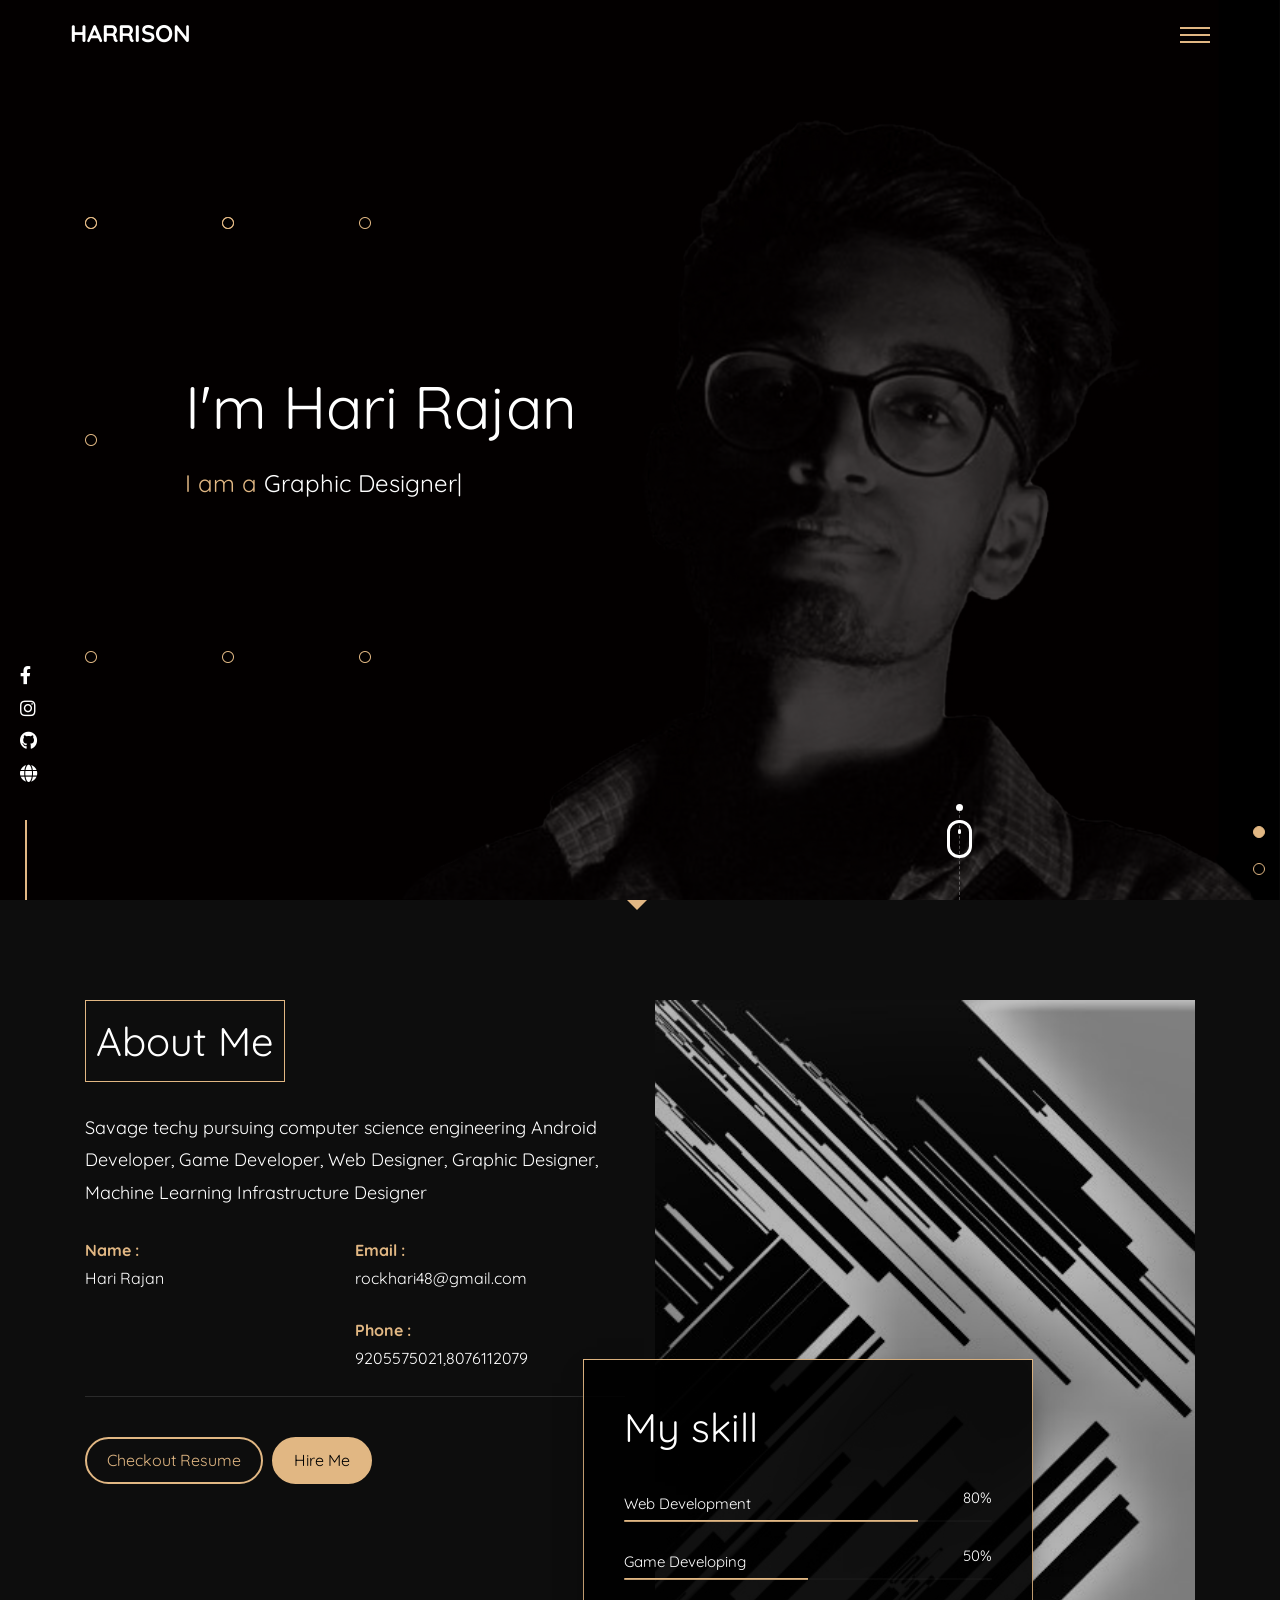
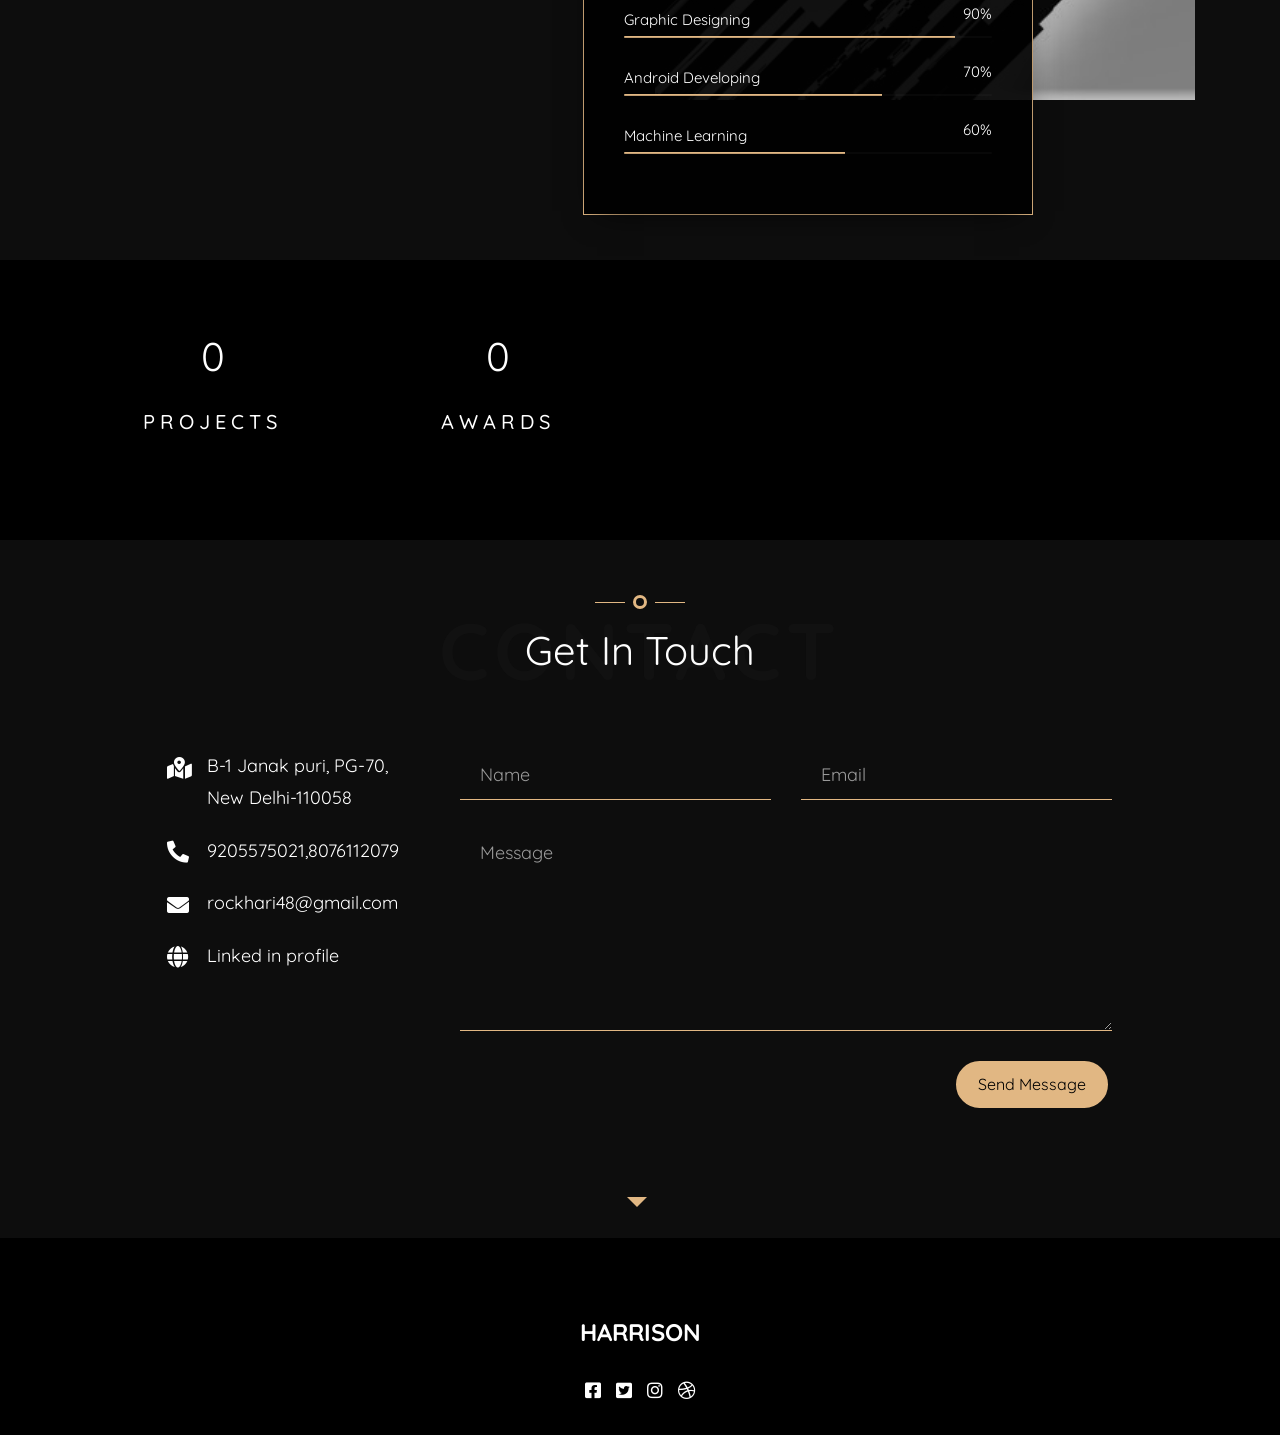
==== commit 8e8c0403: "Update about.html" ====
--- a/about.html
+++ b/about.html
@@ -96,7 +96,7 @@
                   <li class="mb-3"><a href=""><i class="fab fa-facebook-f"></i></a></li>
                   <li class="mb-3"><a href=""><i class="fab fa-instagram"></i></a></li>
                   <li class="mb-3"><a href=""><i class="fab fa-github"></i></a></li>
-                  <li class="mb-3"><a href=""><i class="fas fa-globe"></i></a></li>
+                  <li class="mb-3"><a href="https://www.linkedin.com/in/hari-r-091a90134/"><i class="fas fa-globe"></i></a></li>
                </ul>
                <!-- Slider -->
                <ul class="slides">
@@ -173,7 +173,7 @@
                            </div>
                            <hr>
                            <div class="col-md-12 no-padding mt-20">
-                              <a class="btn btn " href="https://drive.google.com/file/d/1417jeMoiMH9rQL3TLKTanGmQ-1W020WK/view?usp=sharing">Checkout Resume</a>
+                              <a class="btn btn " href="https://drive.google.com/file/d/1yDYYM9PH8fGzp2ENz92w90TjJaITgPjQ/view?usp=sharing">Checkout Resume</a>
                               <a class="btn btn-primary" href="https://www.linkedin.com/in/hari-r-091a90134/">Hire Me</a> 
                            </div>
                         </div>
@@ -268,7 +268,7 @@
                         <li><i class="fas fa-map-marked-alt"></i>B-1 Janak puri,    PG-70, New Delhi-110058</li>
                         <li><i class="fas fa-phone-alt"></i>9205575021,8076112079</li>
                         <li><i class="fas fa-envelope"></i><a href="#">rockhari48@gmail.com</a></li>
-                        <li><i class="fas fa-globe"></i><a href="https://www.linkedin.com/in/hari-r-091a90134/">Linked in profile</a></li>
+                        <li><i class="fas fa-globe"></i><a href="www.linkedin.com/in/hari-r-091a90134/">Linked in profile</a></li>
                      </ul>
                   </div>
                   <div class="col-md-7 col-md-push-1">
@@ -317,7 +317,7 @@
                            <a href="#"><i class="fab fa-facebook-square"></i></a>
                            <a href="#"><i class="fab fa-twitter-square"></i></a>
                            <a href="#"><i class="fab fa-instagram"></i></a>
-                           <a href="#"><i class="fab fa-dribbble"></i></a>
+                           <a href="https://www.linkedin.com/in/hari-r-091a90134/"><i class="fab fa-dribbble"></i></a>
                         </p>
                         
                      </div>
@@ -352,4 +352,4 @@
    </body>
 
 <!-- about.html  26 Nov 2019 03:53:59 GMT -->
-</html>+</html>
